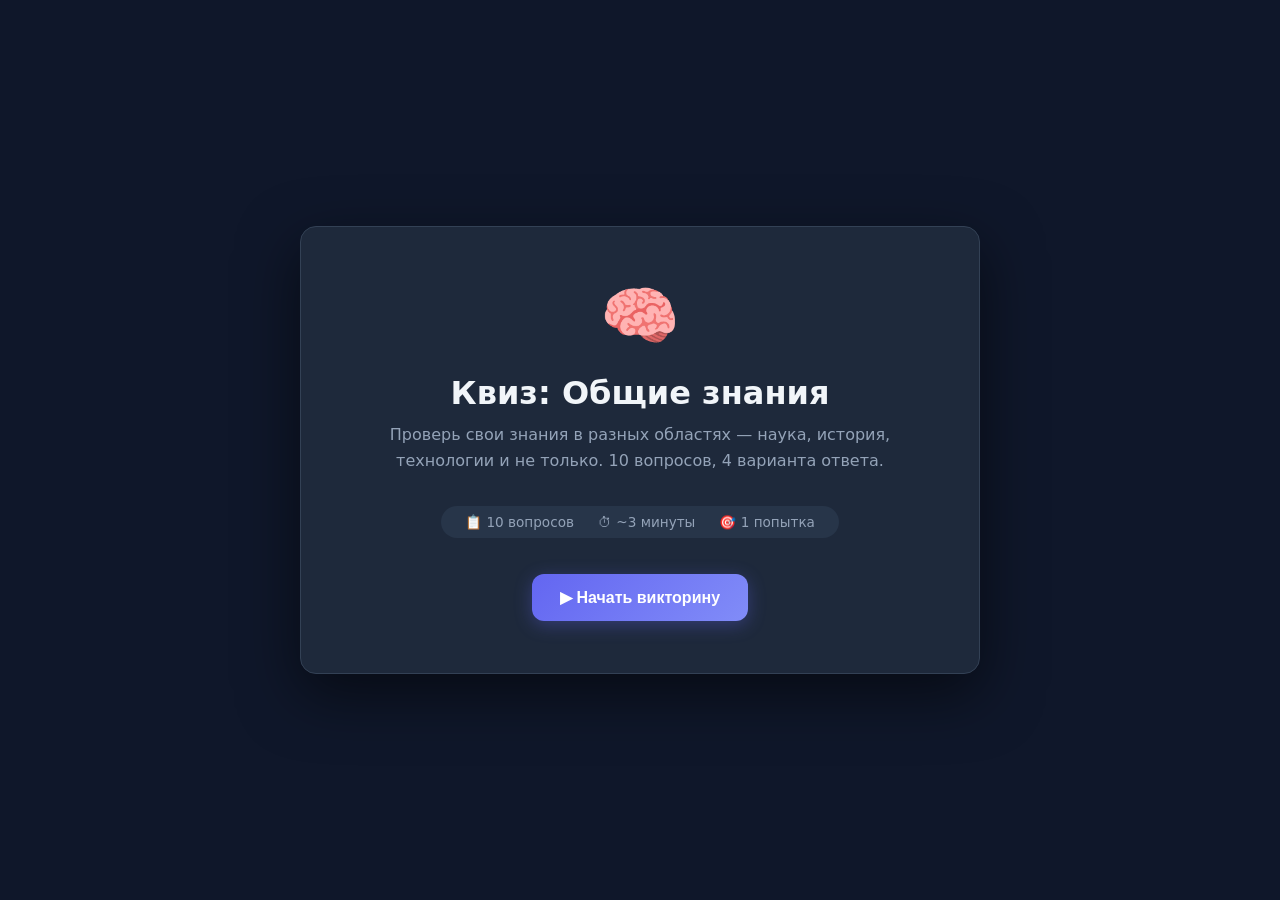
==== index.html @ 1c77b61b "Сайт" ====
<!DOCTYPE html>
<html lang="ru">
<head>
  <meta charset="UTF-8" />
  <meta name="viewport" content="width=device-width, initial-scale=1.0" />
  <title>Wow Quiz!</title>
  <style>
    *, *::before, *::after { box-sizing: border-box; margin: 0; padding: 0; }

    :root {
      --bg: #0f172a;
      --card: #1e293b;
      --card2: #273549;
      --accent: #6366f1;
      --accent2: #818cf8;
      --correct: #22c55e;
      --wrong: #ef4444;
      --text: #f1f5f9;
      --muted: #94a3b8;
      --border: #334155;
      --radius: 16px;
    }

    body {
      background: var(--bg);
      color: var(--text);
      font-family: 'Segoe UI', system-ui, sans-serif;
      min-height: 100vh;
      display: flex;
      align-items: center;
      justify-content: center;
      padding: 20px;
    }

    .container {
      width: 100%;
      max-width: 680px;
    }

    /* ── SCREENS ── */
    .screen { display: none; }
    .screen.active { display: block; animation: fadeIn .35s ease; }
    @keyframes fadeIn { from { opacity:0; transform:translateY(12px); } to { opacity:1; transform:none; } }

    /* ── START ── */
    .start-card {
      background: var(--card);
      border-radius: var(--radius);
      padding: 52px 40px;
      text-align: center;
      border: 1px solid var(--border);
      box-shadow: 0 20px 60px #0008;
    }
    .start-card .emoji { font-size: 64px; display: block; margin-bottom: 20px; }
    .start-card h1 { font-size: 2rem; font-weight: 700; margin-bottom: 10px; }
    .start-card p { color: var(--muted); font-size: 1rem; line-height: 1.6; margin-bottom: 32px; }
    .badge {
      display: inline-flex; gap: 24px; background: var(--card2);
      border-radius: 999px; padding: 8px 24px; margin-bottom: 36px;
      font-size: .85rem; color: var(--muted);
    }
    .badge span { display: flex; align-items: center; gap: 6px; }

    /* ── QUIZ ── */
    .progress-bar {
      height: 5px; background: var(--border); border-radius: 99px;
      margin-bottom: 28px; overflow: hidden;
    }
    .progress-fill {
      height: 100%; background: linear-gradient(90deg, var(--accent), var(--accent2));
      border-radius: 99px; transition: width .4s ease;
    }
    .meta { display: flex; justify-content: space-between; align-items: center; margin-bottom: 18px; }
    .q-counter { font-size: .82rem; color: var(--muted); font-weight: 600; letter-spacing: .5px; }
    .score-live {
      font-size: .82rem; color: var(--accent2); font-weight: 700;
      background: #6366f114; padding: 3px 10px; border-radius: 999px;
    }

    .question-card {
      background: var(--card); border-radius: var(--radius);
      padding: 36px 32px 28px; border: 1px solid var(--border);
      box-shadow: 0 8px 32px #0006;
    }
    .question-text {
      font-size: 1.2rem; font-weight: 600; line-height: 1.55;
      margin-bottom: 28px; min-height: 60px;
    }

    .options { display: flex; flex-direction: column; gap: 10px; }
    .option-btn {
      background: var(--card2); border: 2px solid var(--border);
      border-radius: 12px; padding: 14px 18px;
      color: var(--text); font-size: .98rem; font-weight: 500;
      cursor: pointer; text-align: left; transition: all .18s ease;
      display: flex; align-items: center; gap: 12px;
    }
    .option-btn:hover:not(:disabled) { border-color: var(--accent); background: #6366f115; transform: translateX(4px); }
    .option-btn .letter {
      width: 28px; height: 28px; border-radius: 8px;
      background: var(--border); display: flex; align-items: center;
      justify-content: center; font-weight: 700; font-size: .8rem;
      flex-shrink: 0; transition: background .18s;
    }
    .option-btn.correct { border-color: var(--correct); background: #22c55e18; }
    .option-btn.correct .letter { background: var(--correct); color: #fff; }
    .option-btn.wrong { border-color: var(--wrong); background: #ef444418; }
    .option-btn.wrong .letter { background: var(--wrong); color: #fff; }
    .option-btn:disabled { cursor: default; transform: none; }

    .next-row { display: flex; justify-content: flex-end; margin-top: 22px; }

    /* ── RESULT ── */
    .result-card {
      background: var(--card); border-radius: var(--radius);
      padding: 52px 40px; text-align: center;
      border: 1px solid var(--border); box-shadow: 0 20px 60px #0008;
    }
    .result-emoji { font-size: 72px; display: block; margin-bottom: 20px; }
    .result-card h2 { font-size: 1.8rem; font-weight: 700; margin-bottom: 8px; }
    .result-card .sub { color: var(--muted); margin-bottom: 32px; }

    .score-circle {
      width: 140px; height: 140px; border-radius: 50%;
      background: conic-gradient(var(--accent) var(--pct), var(--border) 0);
      display: flex; align-items: center; justify-content: center;
      margin: 0 auto 28px; position: relative;
    }
    .score-circle::before {
      content: ''; position: absolute; inset: 12px;
      border-radius: 50%; background: var(--card);
    }
    .score-inner { position: relative; z-index: 1; text-align: center; }
    .score-inner .num { font-size: 2rem; font-weight: 800; color: var(--accent2); }
    .score-inner .den { font-size: .9rem; color: var(--muted); }

    .result-stats {
      display: flex; gap: 12px; justify-content: center; margin-bottom: 36px; flex-wrap: wrap;
    }
    .stat-pill {
      background: var(--card2); border-radius: 999px;
      padding: 8px 18px; font-size: .85rem; border: 1px solid var(--border);
    }
    .stat-pill.green { border-color: var(--correct); color: var(--correct); }
    .stat-pill.red { border-color: var(--wrong); color: var(--wrong); }

    /* ── BUTTONS ── */
    .btn {
      display: inline-flex; align-items: center; gap: 8px;
      background: linear-gradient(135deg, var(--accent), var(--accent2));
      color: #fff; border: none; border-radius: 12px;
      padding: 14px 28px; font-size: 1rem; font-weight: 600;
      cursor: pointer; transition: opacity .18s, transform .18s;
      box-shadow: 0 4px 18px #6366f155;
    }
    .btn:hover { opacity: .9; transform: translateY(-1px); }
    .btn:active { transform: translateY(0); }
    .btn.secondary {
      background: var(--card2); box-shadow: none;
      border: 1px solid var(--border); color: var(--text);
    }
    .btn:disabled { opacity: .4; cursor: default; transform: none; }
  </style>
</head>
<body>
<div class="container">

  <!-- START SCREEN -->
  <div class="screen active" id="screen-start">
    <div class="start-card">
      <span class="emoji">🧠</span>
      <h1>Квиз: Общие знания</h1>
      <p>Проверь свои знания в разных областях — наука, история, технологии и не только. 10 вопросов, 4 варианта ответа.</p>
      <div class="badge">
        <span>📋 10 вопросов</span>
        <span>⏱ ~3 минуты</span>
        <span>🎯 1 попытка</span>
      </div>
      <br>
      <button class="btn" onclick="startQuiz()">▶ Начать викторину</button>
    </div>
  </div>

  <!-- QUIZ SCREEN -->
  <div class="screen" id="screen-quiz">
    <div class="progress-bar"><div class="progress-fill" id="progress"></div></div>
    <div class="meta">
      <span class="q-counter" id="q-counter">Вопрос 1 из 10</span>
      <span class="score-live" id="score-live">✓ 0</span>
    </div>
    <div class="question-card">
      <div class="question-text" id="question-text"></div>
      <div class="options" id="options"></div>
      <div class="next-row">
        <button class="btn" id="btn-next" onclick="nextQuestion()" disabled>Далее →</button>
      </div>
    </div>
  </div>

  <!-- RESULT SCREEN -->
  <div class="screen" id="screen-result">
    <div class="result-card">
      <span class="result-emoji" id="result-emoji">🏆</span>
      <h2 id="result-title">Отличный результат!</h2>
      <p class="sub" id="result-sub">Ты ответил правильно на большинство вопросов</p>
      <div class="score-circle" id="score-circle">
        <div class="score-inner">
          <div class="num" id="score-num">0</div>
          <div class="den" id="score-den">из 10</div>
        </div>
      </div>
      <div class="result-stats">
        <div class="stat-pill green" id="stat-correct">✓ 0 правильно</div>
        <div class="stat-pill red" id="stat-wrong">✗ 0 неправильно</div>
        <div class="stat-pill" id="stat-pct">0%</div>
      </div>
      <div style="display:flex;gap:12px;justify-content:center;flex-wrap:wrap">
        <button class="btn secondary" onclick="restartQuiz()">↺ Пройти снова</button>
        <button class="btn" onclick="showStart()">🏠 На главную</button>
      </div>
    </div>
  </div>

</div>

<script>
const QUESTIONS = [
  {
    q: "Какой элемент является наименьшей единицей живого организма?",
    opts: ["Атом", "Молекула", "Клетка", "Ядро"],
    correct: 2
  },
  {
    q: "В каком году был запущен первый искусственный спутник Земли?",
    opts: ["1945", "1957", "1961", "1969"],
    correct: 1
  },
  {
    q: "Что означает аббревиатура HTML?",
    opts: [
      "HyperText Markup Language",
      "HighText Machine Language",
      "Hyperlink and Text Markup Language",
      "Home Tool Markup Language"
    ],
    correct: 0
  },
  {
    q: "Столица Австралии — это:",
    opts: ["Сидней", "Мельбурн", "Брисбен", "Канберра"],
    correct: 3
  },
  {
    q: "Скорость света в вакууме составляет приблизительно:",
    opts: ["300 000 км/с", "150 000 км/с", "1 080 000 км/ч", "30 000 км/с"],
    correct: 0
  },
  {
    q: "Кто написал роман «Преступление и наказание»?",
    opts: ["Лев Толстой", "Антон Чехов", "Фёдор Достоевский", "Иван Тургенев"],
    correct: 2
  },
  {
    q: "Что такое CSS?",
    opts: [
      "Язык программирования для серверной части",
      "Язык описания внешнего вида веб-страниц",
      "База данных для веб-сайтов",
      "Протокол передачи данных"
    ],
    correct: 1
  },
  {
    q: "Символ какого элемента в таблице Менделеева — Au?",
    opts: ["Серебро", "Алюминий", "Аргон", "Золото"],
    correct: 3
  },
  {
    q: "Сколько битов содержит один байт?",
    opts: ["4", "16", "8", "32"],
    correct: 2
  },
  {
    q: "В каком году была основана компания Google?",
    opts: ["1994", "1996", "1998", "2001"],
    correct: 2
  }
];

const LETTERS = ['А', 'Б', 'В', 'Г'];

let current = 0;
let score = 0;
let answered = false;

function show(id) {
  document.querySelectorAll('.screen').forEach(s => s.classList.remove('active'));
  document.getElementById(id).classList.add('active');
}

function startQuiz() {
  current = 0; score = 0; answered = false;
  show('screen-quiz');
  renderQuestion();
}

function renderQuestion() {
  const q = QUESTIONS[current];
  answered = false;

  document.getElementById('q-counter').textContent = `Вопрос ${current + 1} из ${QUESTIONS.length}`;
  document.getElementById('score-live').textContent = `✓ ${score}`;
  document.getElementById('progress').style.width = `${(current / QUESTIONS.length) * 100}%`;
  document.getElementById('question-text').textContent = q.q;
  document.getElementById('btn-next').disabled = true;

  const container = document.getElementById('options');
  container.innerHTML = '';
  q.opts.forEach((opt, i) => {
    const btn = document.createElement('button');
    btn.className = 'option-btn';
    btn.innerHTML = `<span class="letter">${LETTERS[i]}</span>${opt}`;
    btn.onclick = () => selectAnswer(i);
    container.appendChild(btn);
  });
}

function selectAnswer(idx) {
  if (answered) return;
  answered = true;

  const q = QUESTIONS[current];
  const buttons = document.querySelectorAll('.option-btn');
  buttons.forEach(b => b.disabled = true);

  if (idx === q.correct) {
    buttons[idx].classList.add('correct');
    score++;
  } else {
    buttons[idx].classList.add('wrong');
    buttons[q.correct].classList.add('correct');
  }

  document.getElementById('score-live').textContent = `✓ ${score}`;
  document.getElementById('btn-next').disabled = false;
  document.getElementById('btn-next').textContent =
    current === QUESTIONS.length - 1 ? 'Результат 🎉' : 'Далее →';
}

function nextQuestion() {
  if (!answered) return;
  current++;
  if (current >= QUESTIONS.length) {
    showResult();
  } else {
    renderQuestion();
  }
}

function showResult() {
  const total = QUESTIONS.length;
  const pct = Math.round((score / total) * 100);

  document.getElementById('score-num').textContent = score;
  document.getElementById('score-den').textContent = `из ${total}`;
  document.getElementById('score-circle').style.setProperty('--pct', `${pct}%`);
  document.getElementById('stat-correct').textContent = `✓ ${score} правильно`;
  document.getElementById('stat-wrong').textContent = `✗ ${total - score} неправильно`;
  document.getElementById('stat-pct').textContent = `${pct}%`;

  let emoji, title, sub;
  if (pct === 100) { emoji = '🏆'; title = 'Идеально!'; sub = 'Все 10 вопросов — правильно. Блестяще!'; }
  else if (pct >= 80) { emoji = '🥇'; title = 'Отличный результат!'; sub = 'Ты хорошо знаешь материал. Так держать!'; }
  else if (pct >= 60) { emoji = '👍'; title = 'Хорошая работа!'; sub = 'Неплохо, но есть над чем поработать.'; }
  else if (pct >= 40) { emoji = '📚'; title = 'Неплохо!'; sub = 'Больше половины правильно — есть прогресс!'; }
  else { emoji = '💪'; title = 'Не сдавайся!'; sub = 'Попробуй ещё раз — у тебя всё получится!'; }

  document.getElementById('result-emoji').textContent = emoji;
  document.getElementById('result-title').textContent = title;
  document.getElementById('result-sub').textContent = sub;

  document.getElementById('progress').style.width = '100%';
  show('screen-result');
}

function restartQuiz() { startQuiz(); }
function showStart() { show('screen-start'); }
</script>
</body>
</html>
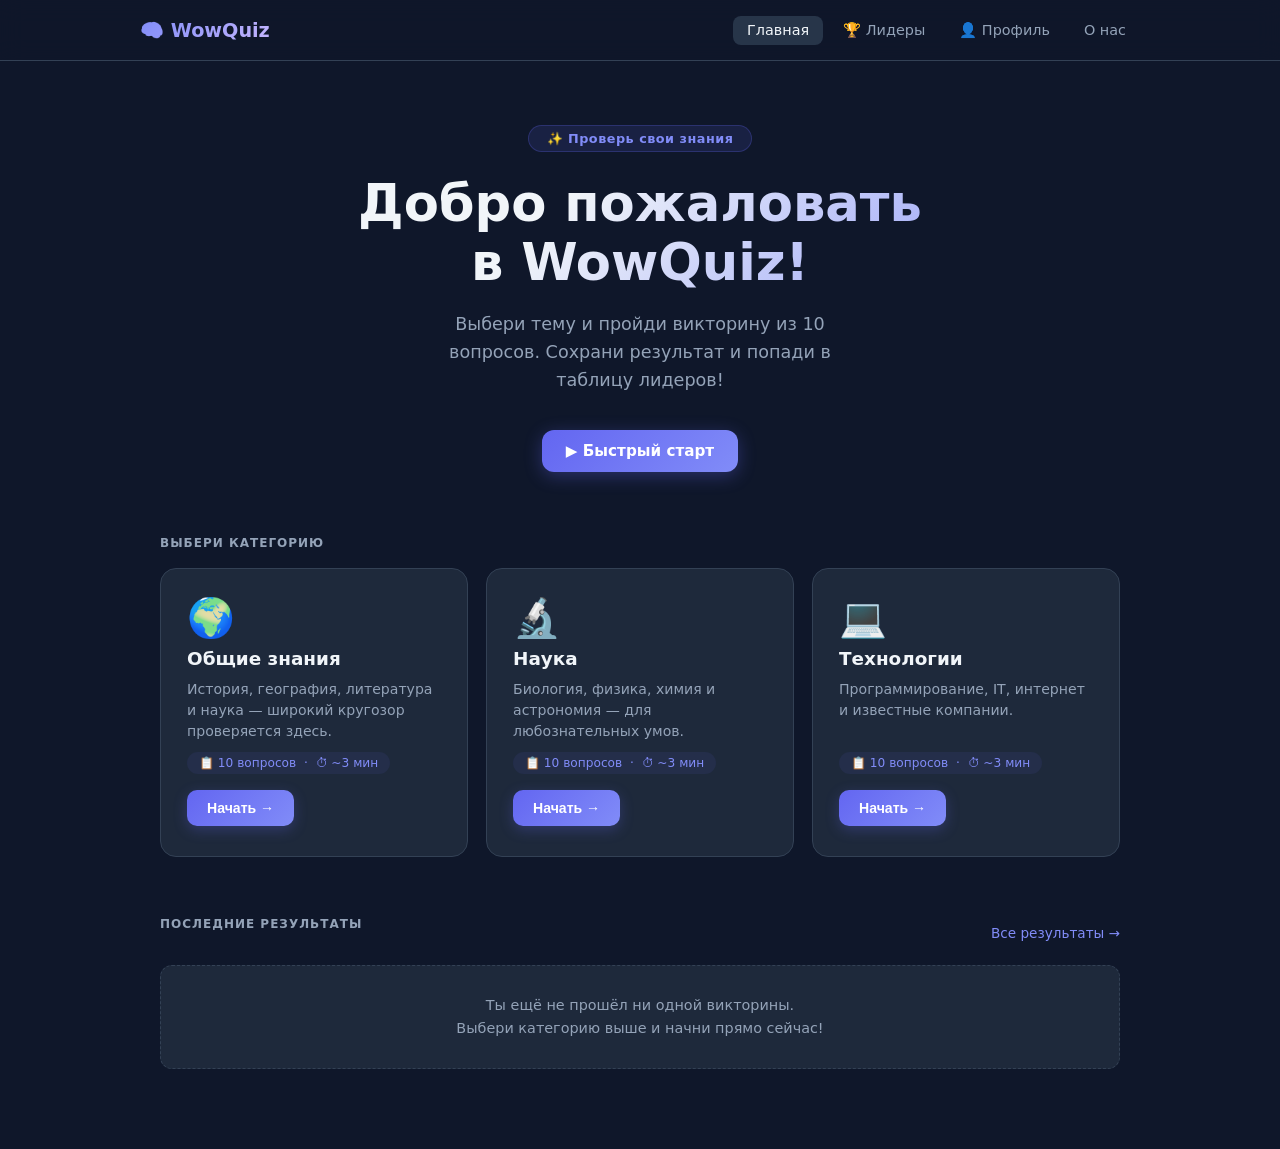
==== commit 54ff49ff: "Добавление новых страниц" ====
--- a/index.html
+++ b/index.html
@@ -3,7 +3,7 @@
 <head>
   <meta charset="UTF-8" />
   <meta name="viewport" content="width=device-width, initial-scale=1.0" />
-  <title>Wow Quiz!</title>
+  <title>WowQuiz — Главная</title>
   <style>
     *, *::before, *::after { box-sizing: border-box; margin: 0; padding: 0; }
 
@@ -26,365 +26,235 @@
       color: var(--text);
       font-family: 'Segoe UI', system-ui, sans-serif;
       min-height: 100vh;
-      display: flex;
-      align-items: center;
-      justify-content: center;
-      padding: 20px;
-    }
-
-    .container {
-      width: 100%;
-      max-width: 680px;
-    }
-
-    /* ── SCREENS ── */
-    .screen { display: none; }
-    .screen.active { display: block; animation: fadeIn .35s ease; }
-    @keyframes fadeIn { from { opacity:0; transform:translateY(12px); } to { opacity:1; transform:none; } }
-
-    /* ── START ── */
-    .start-card {
-      background: var(--card);
-      border-radius: var(--radius);
-      padding: 52px 40px;
-      text-align: center;
-      border: 1px solid var(--border);
-      box-shadow: 0 20px 60px #0008;
-    }
-    .start-card .emoji { font-size: 64px; display: block; margin-bottom: 20px; }
-    .start-card h1 { font-size: 2rem; font-weight: 700; margin-bottom: 10px; }
-    .start-card p { color: var(--muted); font-size: 1rem; line-height: 1.6; margin-bottom: 32px; }
-    .badge {
-      display: inline-flex; gap: 24px; background: var(--card2);
-      border-radius: 999px; padding: 8px 24px; margin-bottom: 36px;
-      font-size: .85rem; color: var(--muted);
-    }
-    .badge span { display: flex; align-items: center; gap: 6px; }
-
-    /* ── QUIZ ── */
-    .progress-bar {
-      height: 5px; background: var(--border); border-radius: 99px;
-      margin-bottom: 28px; overflow: hidden;
-    }
-    .progress-fill {
-      height: 100%; background: linear-gradient(90deg, var(--accent), var(--accent2));
-      border-radius: 99px; transition: width .4s ease;
-    }
-    .meta { display: flex; justify-content: space-between; align-items: center; margin-bottom: 18px; }
-    .q-counter { font-size: .82rem; color: var(--muted); font-weight: 600; letter-spacing: .5px; }
-    .score-live {
-      font-size: .82rem; color: var(--accent2); font-weight: 700;
-      background: #6366f114; padding: 3px 10px; border-radius: 999px;
-    }
-
-    .question-card {
-      background: var(--card); border-radius: var(--radius);
-      padding: 36px 32px 28px; border: 1px solid var(--border);
-      box-shadow: 0 8px 32px #0006;
-    }
-    .question-text {
-      font-size: 1.2rem; font-weight: 600; line-height: 1.55;
-      margin-bottom: 28px; min-height: 60px;
-    }
-
-    .options { display: flex; flex-direction: column; gap: 10px; }
-    .option-btn {
-      background: var(--card2); border: 2px solid var(--border);
-      border-radius: 12px; padding: 14px 18px;
-      color: var(--text); font-size: .98rem; font-weight: 500;
-      cursor: pointer; text-align: left; transition: all .18s ease;
-      display: flex; align-items: center; gap: 12px;
-    }
-    .option-btn:hover:not(:disabled) { border-color: var(--accent); background: #6366f115; transform: translateX(4px); }
-    .option-btn .letter {
-      width: 28px; height: 28px; border-radius: 8px;
-      background: var(--border); display: flex; align-items: center;
-      justify-content: center; font-weight: 700; font-size: .8rem;
-      flex-shrink: 0; transition: background .18s;
-    }
-    .option-btn.correct { border-color: var(--correct); background: #22c55e18; }
-    .option-btn.correct .letter { background: var(--correct); color: #fff; }
-    .option-btn.wrong { border-color: var(--wrong); background: #ef444418; }
-    .option-btn.wrong .letter { background: var(--wrong); color: #fff; }
-    .option-btn:disabled { cursor: default; transform: none; }
-
-    .next-row { display: flex; justify-content: flex-end; margin-top: 22px; }
-
-    /* ── RESULT ── */
-    .result-card {
-      background: var(--card); border-radius: var(--radius);
-      padding: 52px 40px; text-align: center;
-      border: 1px solid var(--border); box-shadow: 0 20px 60px #0008;
-    }
-    .result-emoji { font-size: 72px; display: block; margin-bottom: 20px; }
-    .result-card h2 { font-size: 1.8rem; font-weight: 700; margin-bottom: 8px; }
-    .result-card .sub { color: var(--muted); margin-bottom: 32px; }
-
-    .score-circle {
-      width: 140px; height: 140px; border-radius: 50%;
-      background: conic-gradient(var(--accent) var(--pct), var(--border) 0);
-      display: flex; align-items: center; justify-content: center;
-      margin: 0 auto 28px; position: relative;
-    }
-    .score-circle::before {
-      content: ''; position: absolute; inset: 12px;
-      border-radius: 50%; background: var(--card);
-    }
-    .score-inner { position: relative; z-index: 1; text-align: center; }
-    .score-inner .num { font-size: 2rem; font-weight: 800; color: var(--accent2); }
-    .score-inner .den { font-size: .9rem; color: var(--muted); }
-
-    .result-stats {
-      display: flex; gap: 12px; justify-content: center; margin-bottom: 36px; flex-wrap: wrap;
-    }
-    .stat-pill {
-      background: var(--card2); border-radius: 999px;
-      padding: 8px 18px; font-size: .85rem; border: 1px solid var(--border);
-    }
-    .stat-pill.green { border-color: var(--correct); color: var(--correct); }
-    .stat-pill.red { border-color: var(--wrong); color: var(--wrong); }
-
-    /* ── BUTTONS ── */
+    }
+
+    /* NAV */
+    .nav {
+      position: sticky; top: 0; z-index: 100;
+      background: #0f172aee;
+      backdrop-filter: blur(12px);
+      border-bottom: 1px solid var(--border);
+      padding: 0 20px;
+    }
+    .nav-inner {
+      max-width: 1000px; margin: 0 auto;
+      display: flex; align-items: center; justify-content: space-between;
+      height: 60px;
+    }
+    .nav-logo {
+      font-size: 1.2rem; font-weight: 800;
+      text-decoration: none;
+      background: linear-gradient(135deg, var(--accent2), #c4b5fd);
+      -webkit-background-clip: text; background-clip: text; -webkit-text-fill-color: transparent;
+    }
+    .nav-links { display: flex; gap: 6px; }
+    .nav-link {
+      color: var(--muted); text-decoration: none;
+      padding: 6px 14px; border-radius: 8px; font-size: .9rem;
+      transition: background .15s, color .15s;
+    }
+    .nav-link:hover, .nav-link.active { background: var(--card2); color: var(--text); }
+
+    /* MAIN */
+    .main {
+      max-width: 1000px; margin: 0 auto;
+      padding: 64px 20px 80px;
+    }
+
+    /* HERO */
+    .hero { text-align: center; margin-bottom: 64px; }
+    .hero-badge {
+      display: inline-block;
+      background: #6366f120; border: 1px solid #6366f140;
+      color: var(--accent2); border-radius: 999px;
+      padding: 5px 18px; font-size: .8rem; font-weight: 600;
+      margin-bottom: 22px; letter-spacing: .5px;
+    }
+    .hero h1 {
+      font-size: clamp(2rem, 5vw, 3.2rem);
+      font-weight: 800; line-height: 1.15; margin-bottom: 18px;
+      background: linear-gradient(135deg, #f1f5f9 40%, var(--accent2));
+      -webkit-background-clip: text; background-clip: text; -webkit-text-fill-color: transparent;
+    }
+    .hero p {
+      color: var(--muted); font-size: 1.1rem;
+      max-width: 460px; margin: 0 auto 36px;
+      line-height: 1.6;
+    }
+
+    /* CATEGORIES */
+    .section-label {
+      font-size: .75rem; font-weight: 700;
+      text-transform: uppercase; letter-spacing: 1px;
+      color: var(--muted); margin-bottom: 18px;
+    }
+    .categories {
+      display: grid;
+      grid-template-columns: repeat(auto-fit, minmax(280px, 1fr));
+      gap: 18px; margin-bottom: 60px;
+    }
+    .cat-card {
+      background: var(--card); border: 1px solid var(--border);
+      border-radius: var(--radius); padding: 30px 26px;
+      cursor: pointer;
+      transition: border-color .2s, transform .2s, box-shadow .2s;
+      display: flex; flex-direction: column; gap: 10px;
+      text-decoration: none; color: inherit;
+    }
+    .cat-card:hover {
+      border-color: var(--accent); transform: translateY(-4px);
+      box-shadow: 0 16px 48px #6366f11a;
+    }
+    .cat-emoji { font-size: 2.4rem; line-height: 1; }
+    .cat-card h3 { font-size: 1.15rem; font-weight: 700; }
+    .cat-card p { color: var(--muted); font-size: .88rem; line-height: 1.5; flex: 1; }
+    .cat-meta {
+      font-size: .76rem; color: var(--accent2);
+      background: #6366f115; border-radius: 999px;
+      padding: 4px 12px; align-self: flex-start;
+    }
+    .cat-start {
+      margin-top: 6px; align-self: flex-start;
+      display: inline-flex; align-items: center; gap: 6px;
+      background: linear-gradient(135deg, var(--accent), var(--accent2));
+      color: #fff; border: none; border-radius: 10px;
+      padding: 10px 20px; font-size: .88rem; font-weight: 600;
+      cursor: pointer; transition: opacity .15s, transform .15s;
+      box-shadow: 0 4px 14px #6366f145;
+    }
+    .cat-start:hover { opacity: .9; transform: translateY(-1px); }
+
+    /* RECENT */
+    .recent-grid {
+      display: grid;
+      grid-template-columns: repeat(auto-fill, minmax(190px, 1fr));
+      gap: 12px;
+    }
+    .recent-card {
+      background: var(--card); border: 1px solid var(--border);
+      border-radius: 12px; padding: 16px 18px;
+      transition: border-color .15s;
+    }
+    .recent-card:hover { border-color: var(--border); }
+    .recent-cat { font-size: .75rem; color: var(--accent2); margin-bottom: 6px; }
+    .recent-score { font-size: 1.5rem; font-weight: 800; }
+    .recent-score span { font-size: .82rem; font-weight: 400; color: var(--muted); }
+    .recent-pct {
+      display: inline-block; font-size: .75rem; font-weight: 700;
+      padding: 2px 8px; border-radius: 999px; margin-top: 6px;
+    }
+    .recent-pct.high { background: #22c55e1a; color: var(--correct); }
+    .recent-pct.mid { background: #f59e0b1a; color: #f59e0b; }
+    .recent-pct.low { background: #ef44441a; color: var(--wrong); }
+    .recent-date { font-size: .72rem; color: var(--muted); margin-top: 4px; }
+
+    .empty-recent {
+      color: var(--muted); font-size: .9rem;
+      background: var(--card); border: 1px dashed var(--border);
+      border-radius: 12px; padding: 28px 20px;
+      text-align: center; line-height: 1.6;
+    }
+
+    /* BTN */
     .btn {
       display: inline-flex; align-items: center; gap: 8px;
       background: linear-gradient(135deg, var(--accent), var(--accent2));
       color: #fff; border: none; border-radius: 12px;
-      padding: 14px 28px; font-size: 1rem; font-weight: 600;
+      padding: 12px 24px; font-size: .95rem; font-weight: 600;
       cursor: pointer; transition: opacity .18s, transform .18s;
-      box-shadow: 0 4px 18px #6366f155;
+      box-shadow: 0 4px 18px #6366f155; text-decoration: none;
     }
     .btn:hover { opacity: .9; transform: translateY(-1px); }
-    .btn:active { transform: translateY(0); }
-    .btn.secondary {
-      background: var(--card2); box-shadow: none;
-      border: 1px solid var(--border); color: var(--text);
-    }
-    .btn:disabled { opacity: .4; cursor: default; transform: none; }
+
+    .leaderboard-link {
+      display: flex; align-items: center; justify-content: space-between;
+      margin-top: 20px;
+    }
   </style>
 </head>
 <body>
-<div class="container">
-
-  <!-- START SCREEN -->
-  <div class="screen active" id="screen-start">
-    <div class="start-card">
-      <span class="emoji">🧠</span>
-      <h1>Квиз: Общие знания</h1>
-      <p>Проверь свои знания в разных областях — наука, история, технологии и не только. 10 вопросов, 4 варианта ответа.</p>
-      <div class="badge">
-        <span>📋 10 вопросов</span>
-        <span>⏱ ~3 минуты</span>
-        <span>🎯 1 попытка</span>
-      </div>
-      <br>
-      <button class="btn" onclick="startQuiz()">▶ Начать викторину</button>
+
+<nav class="nav">
+  <div class="nav-inner">
+    <a class="nav-logo" href="index.html">🧠 WowQuiz</a>
+    <div class="nav-links">
+      <a href="index.html" class="nav-link active">Главная</a>
+      <a href="leaderboard.html" class="nav-link">🏆 Лидеры</a>
+      <a href="profile.html" class="nav-link">👤 Профиль</a>
+      <a href="about.html" class="nav-link">О нас</a>
     </div>
   </div>
-
-  <!-- QUIZ SCREEN -->
-  <div class="screen" id="screen-quiz">
-    <div class="progress-bar"><div class="progress-fill" id="progress"></div></div>
-    <div class="meta">
-      <span class="q-counter" id="q-counter">Вопрос 1 из 10</span>
-      <span class="score-live" id="score-live">✓ 0</span>
-    </div>
-    <div class="question-card">
-      <div class="question-text" id="question-text"></div>
-      <div class="options" id="options"></div>
-      <div class="next-row">
-        <button class="btn" id="btn-next" onclick="nextQuestion()" disabled>Далее →</button>
-      </div>
-    </div>
-  </div>
-
-  <!-- RESULT SCREEN -->
-  <div class="screen" id="screen-result">
-    <div class="result-card">
-      <span class="result-emoji" id="result-emoji">🏆</span>
-      <h2 id="result-title">Отличный результат!</h2>
-      <p class="sub" id="result-sub">Ты ответил правильно на большинство вопросов</p>
-      <div class="score-circle" id="score-circle">
-        <div class="score-inner">
-          <div class="num" id="score-num">0</div>
-          <div class="den" id="score-den">из 10</div>
-        </div>
-      </div>
-      <div class="result-stats">
-        <div class="stat-pill green" id="stat-correct">✓ 0 правильно</div>
-        <div class="stat-pill red" id="stat-wrong">✗ 0 неправильно</div>
-        <div class="stat-pill" id="stat-pct">0%</div>
-      </div>
-      <div style="display:flex;gap:12px;justify-content:center;flex-wrap:wrap">
-        <button class="btn secondary" onclick="restartQuiz()">↺ Пройти снова</button>
-        <button class="btn" onclick="showStart()">🏠 На главную</button>
-      </div>
-    </div>
-  </div>
-
-</div>
+</nav>
+
+<main class="main">
+
+  <div class="hero">
+    <div class="hero-badge">✨ Проверь свои знания</div>
+    <h1>Добро пожаловать<br>в WowQuiz!</h1>
+    <p>Выбери тему и пройди викторину из 10 вопросов. Сохрани результат и попади в таблицу лидеров!</p>
+    <a class="btn" href="quiz.html?cat=general">▶ Быстрый старт</a>
+  </div>
+
+  <div class="section-label">Выбери категорию</div>
+  <div class="categories">
+
+    <a class="cat-card" href="quiz.html?cat=general">
+      <span class="cat-emoji">🌍</span>
+      <h3>Общие знания</h3>
+      <p>История, география, литература и наука — широкий кругозор проверяется здесь.</p>
+      <div class="cat-meta">📋 10 вопросов &nbsp;·&nbsp; ⏱ ~3 мин</div>
+      <button class="cat-start" onclick="event.preventDefault();location.href='quiz.html?cat=general'">Начать →</button>
+    </a>
+
+    <a class="cat-card" href="quiz.html?cat=science">
+      <span class="cat-emoji">🔬</span>
+      <h3>Наука</h3>
+      <p>Биология, физика, химия и астрономия — для любознательных умов.</p>
+      <div class="cat-meta">📋 10 вопросов &nbsp;·&nbsp; ⏱ ~3 мин</div>
+      <button class="cat-start" onclick="event.preventDefault();location.href='quiz.html?cat=science'">Начать →</button>
+    </a>
+
+    <a class="cat-card" href="quiz.html?cat=tech">
+      <span class="cat-emoji">💻</span>
+      <h3>Технологии</h3>
+      <p>Программирование, IT, интернет и известные компании.</p>
+      <div class="cat-meta">📋 10 вопросов &nbsp;·&nbsp; ⏱ ~3 мин</div>
+      <button class="cat-start" onclick="event.preventDefault();location.href='quiz.html?cat=tech'">Начать →</button>
+    </a>
+
+  </div>
+
+  <div class="leaderboard-link">
+    <div class="section-label">Последние результаты</div>
+    <a href="leaderboard.html" style="font-size:.85rem;color:var(--accent2);text-decoration:none;">Все результаты →</a>
+  </div>
+  <div id="recent-container" style="margin-top:16px"></div>
+
+</main>
 
 <script>
-const QUESTIONS = [
-  {
-    q: "Какой элемент является наименьшей единицей живого организма?",
-    opts: ["Атом", "Молекула", "Клетка", "Ядро"],
-    correct: 2
-  },
-  {
-    q: "В каком году был запущен первый искусственный спутник Земли?",
-    opts: ["1945", "1957", "1961", "1969"],
-    correct: 1
-  },
-  {
-    q: "Что означает аббревиатура HTML?",
-    opts: [
-      "HyperText Markup Language",
-      "HighText Machine Language",
-      "Hyperlink and Text Markup Language",
-      "Home Tool Markup Language"
-    ],
-    correct: 0
-  },
-  {
-    q: "Столица Австралии — это:",
-    opts: ["Сидней", "Мельбурн", "Брисбен", "Канберра"],
-    correct: 3
-  },
-  {
-    q: "Скорость света в вакууме составляет приблизительно:",
-    opts: ["300 000 км/с", "150 000 км/с", "1 080 000 км/ч", "30 000 км/с"],
-    correct: 0
-  },
-  {
-    q: "Кто написал роман «Преступление и наказание»?",
-    opts: ["Лев Толстой", "Антон Чехов", "Фёдор Достоевский", "Иван Тургенев"],
-    correct: 2
-  },
-  {
-    q: "Что такое CSS?",
-    opts: [
-      "Язык программирования для серверной части",
-      "Язык описания внешнего вида веб-страниц",
-      "База данных для веб-сайтов",
-      "Протокол передачи данных"
-    ],
-    correct: 1
-  },
-  {
-    q: "Символ какого элемента в таблице Менделеева — Au?",
-    opts: ["Серебро", "Алюминий", "Аргон", "Золото"],
-    correct: 3
-  },
-  {
-    q: "Сколько битов содержит один байт?",
-    opts: ["4", "16", "8", "32"],
-    correct: 2
-  },
-  {
-    q: "В каком году была основана компания Google?",
-    opts: ["1994", "1996", "1998", "2001"],
-    correct: 2
-  }
-];
-
-const LETTERS = ['А', 'Б', 'В', 'Г'];
-
-let current = 0;
-let score = 0;
-let answered = false;
-
-function show(id) {
-  document.querySelectorAll('.screen').forEach(s => s.classList.remove('active'));
-  document.getElementById(id).classList.add('active');
-}
-
-function startQuiz() {
-  current = 0; score = 0; answered = false;
-  show('screen-quiz');
-  renderQuestion();
-}
-
-function renderQuestion() {
-  const q = QUESTIONS[current];
-  answered = false;
-
-  document.getElementById('q-counter').textContent = `Вопрос ${current + 1} из ${QUESTIONS.length}`;
-  document.getElementById('score-live').textContent = `✓ ${score}`;
-  document.getElementById('progress').style.width = `${(current / QUESTIONS.length) * 100}%`;
-  document.getElementById('question-text').textContent = q.q;
-  document.getElementById('btn-next').disabled = true;
-
-  const container = document.getElementById('options');
-  container.innerHTML = '';
-  q.opts.forEach((opt, i) => {
-    const btn = document.createElement('button');
-    btn.className = 'option-btn';
-    btn.innerHTML = `<span class="letter">${LETTERS[i]}</span>${opt}`;
-    btn.onclick = () => selectAnswer(i);
-    container.appendChild(btn);
-  });
-}
-
-function selectAnswer(idx) {
-  if (answered) return;
-  answered = true;
-
-  const q = QUESTIONS[current];
-  const buttons = document.querySelectorAll('.option-btn');
-  buttons.forEach(b => b.disabled = true);
-
-  if (idx === q.correct) {
-    buttons[idx].classList.add('correct');
-    score++;
-  } else {
-    buttons[idx].classList.add('wrong');
-    buttons[q.correct].classList.add('correct');
-  }
-
-  document.getElementById('score-live').textContent = `✓ ${score}`;
-  document.getElementById('btn-next').disabled = false;
-  document.getElementById('btn-next').textContent =
-    current === QUESTIONS.length - 1 ? 'Результат 🎉' : 'Далее →';
-}
-
-function nextQuestion() {
-  if (!answered) return;
-  current++;
-  if (current >= QUESTIONS.length) {
-    showResult();
-  } else {
-    renderQuestion();
-  }
-}
-
-function showResult() {
-  const total = QUESTIONS.length;
-  const pct = Math.round((score / total) * 100);
-
-  document.getElementById('score-num').textContent = score;
-  document.getElementById('score-den').textContent = `из ${total}`;
-  document.getElementById('score-circle').style.setProperty('--pct', `${pct}%`);
-  document.getElementById('stat-correct').textContent = `✓ ${score} правильно`;
-  document.getElementById('stat-wrong').textContent = `✗ ${total - score} неправильно`;
-  document.getElementById('stat-pct').textContent = `${pct}%`;
-
-  let emoji, title, sub;
-  if (pct === 100) { emoji = '🏆'; title = 'Идеально!'; sub = 'Все 10 вопросов — правильно. Блестяще!'; }
-  else if (pct >= 80) { emoji = '🥇'; title = 'Отличный результат!'; sub = 'Ты хорошо знаешь материал. Так держать!'; }
-  else if (pct >= 60) { emoji = '👍'; title = 'Хорошая работа!'; sub = 'Неплохо, но есть над чем поработать.'; }
-  else if (pct >= 40) { emoji = '📚'; title = 'Неплохо!'; sub = 'Больше половины правильно — есть прогресс!'; }
-  else { emoji = '💪'; title = 'Не сдавайся!'; sub = 'Попробуй ещё раз — у тебя всё получится!'; }
-
-  document.getElementById('result-emoji').textContent = emoji;
-  document.getElementById('result-title').textContent = title;
-  document.getElementById('result-sub').textContent = sub;
-
-  document.getElementById('progress').style.width = '100%';
-  show('screen-result');
-}
-
-function restartQuiz() { startQuiz(); }
-function showStart() { show('screen-start'); }
+  (function renderRecent() {
+    const results = JSON.parse(localStorage.getItem('wowquiz_results') || '[]');
+    const container = document.getElementById('recent-container');
+    if (!results.length) {
+      container.innerHTML = '<div class="empty-recent">Ты ещё не прошёл ни одной викторины.<br>Выбери категорию выше и начни прямо сейчас!</div>';
+      return;
+    }
+    const last6 = results.slice(-6).reverse();
+    container.innerHTML = '<div class="recent-grid">' +
+      last6.map(r => {
+        const pctClass = r.pct >= 70 ? 'high' : r.pct >= 40 ? 'mid' : 'low';
+        const date = new Date(r.date).toLocaleDateString('ru', { day: '2-digit', month: '2-digit', year: '2-digit' });
+        return `<div class="recent-card">
+          <div class="recent-cat">${r.catName}</div>
+          <div class="recent-score">${r.score} <span>из ${r.total}</span></div>
+          <div class="recent-pct ${pctClass}">${r.pct}%</div>
+          <div class="recent-date">${date}</div>
+        </div>`;
+      }).join('') +
+      '</div>';
+  })();
 </script>
+
 </body>
-</html>+</html>
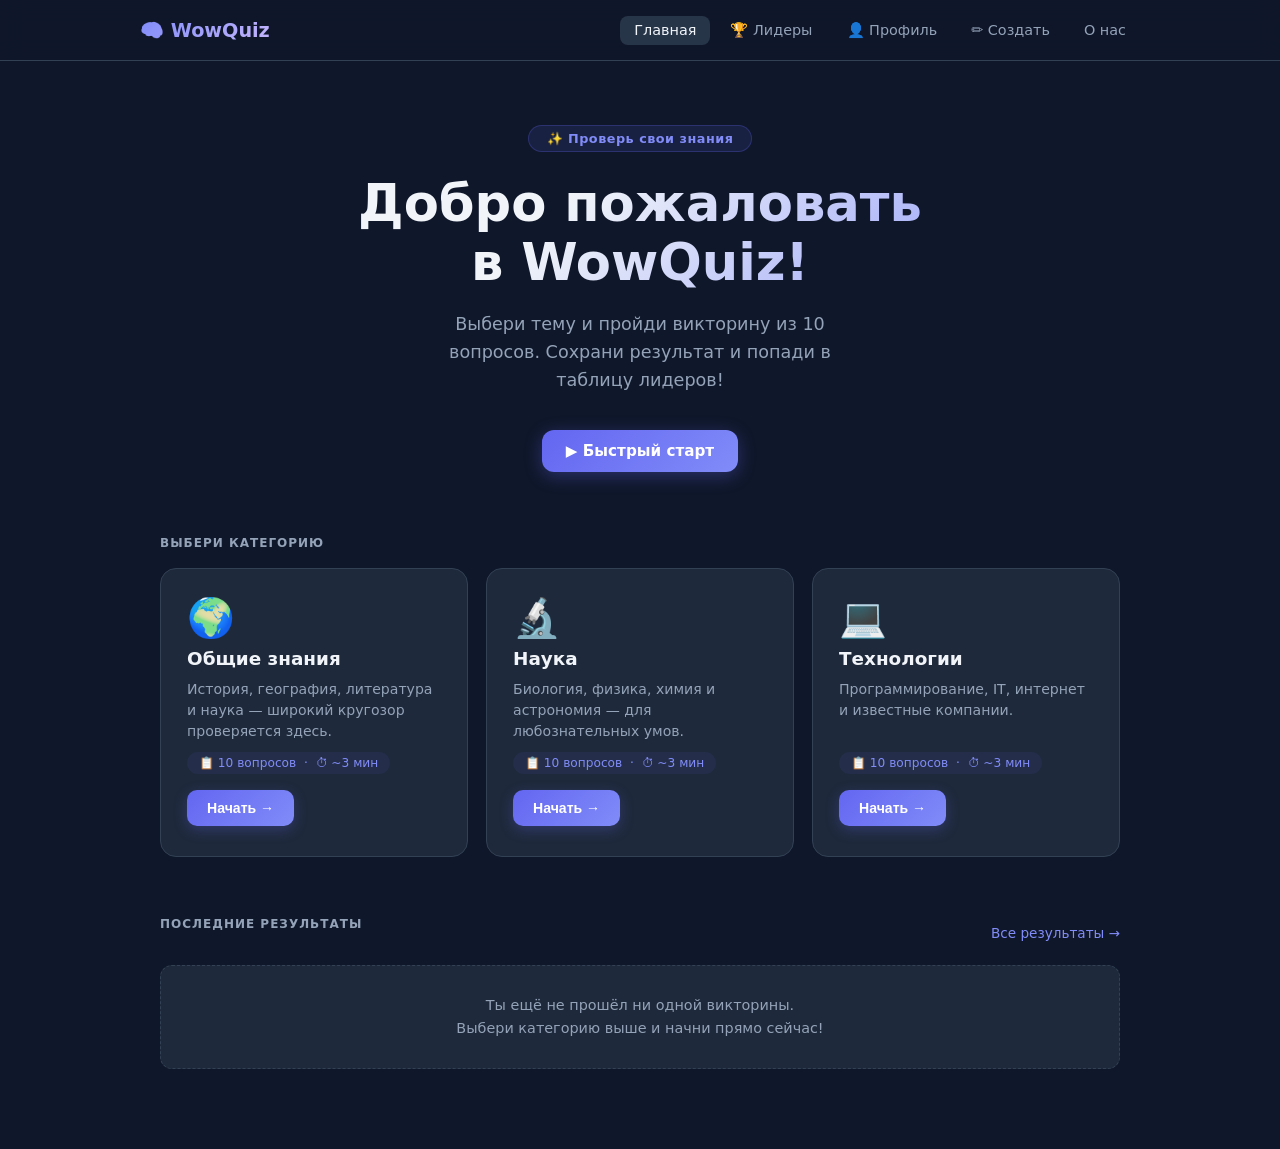
==== commit e2046936: "- Новая страница creator.html: форма создания собственных тестов с   названием, динамическим списком" ====
--- a/index.html
+++ b/index.html
@@ -181,6 +181,7 @@
       <a href="index.html" class="nav-link active">Главная</a>
       <a href="leaderboard.html" class="nav-link">🏆 Лидеры</a>
       <a href="profile.html" class="nav-link">👤 Профиль</a>
+      <a href="creator.html" class="nav-link">✏️ Создать</a>
       <a href="about.html" class="nav-link">О нас</a>
     </div>
   </div>
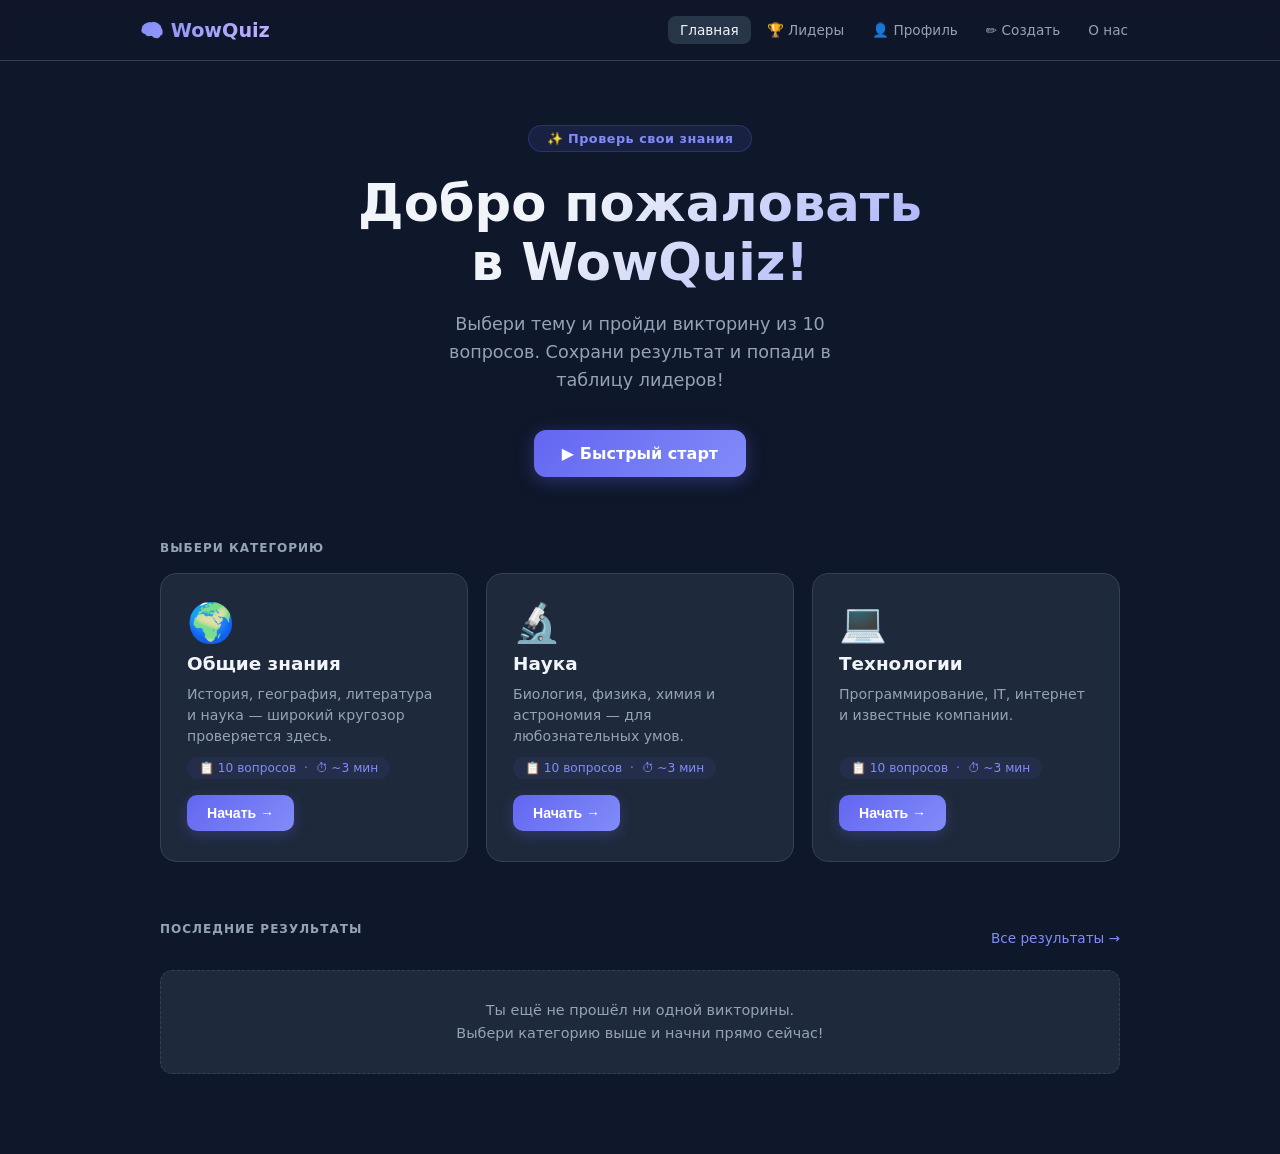
==== commit af973182: "Настройка структуры проекта" ====
--- a/index.html
+++ b/index.html
@@ -4,173 +4,8 @@
   <meta charset="UTF-8" />
   <meta name="viewport" content="width=device-width, initial-scale=1.0" />
   <title>WowQuiz — Главная</title>
-  <style>
-    *, *::before, *::after { box-sizing: border-box; margin: 0; padding: 0; }
-
-    :root {
-      --bg: #0f172a;
-      --card: #1e293b;
-      --card2: #273549;
-      --accent: #6366f1;
-      --accent2: #818cf8;
-      --correct: #22c55e;
-      --wrong: #ef4444;
-      --text: #f1f5f9;
-      --muted: #94a3b8;
-      --border: #334155;
-      --radius: 16px;
-    }
-
-    body {
-      background: var(--bg);
-      color: var(--text);
-      font-family: 'Segoe UI', system-ui, sans-serif;
-      min-height: 100vh;
-    }
-
-    /* NAV */
-    .nav {
-      position: sticky; top: 0; z-index: 100;
-      background: #0f172aee;
-      backdrop-filter: blur(12px);
-      border-bottom: 1px solid var(--border);
-      padding: 0 20px;
-    }
-    .nav-inner {
-      max-width: 1000px; margin: 0 auto;
-      display: flex; align-items: center; justify-content: space-between;
-      height: 60px;
-    }
-    .nav-logo {
-      font-size: 1.2rem; font-weight: 800;
-      text-decoration: none;
-      background: linear-gradient(135deg, var(--accent2), #c4b5fd);
-      -webkit-background-clip: text; background-clip: text; -webkit-text-fill-color: transparent;
-    }
-    .nav-links { display: flex; gap: 6px; }
-    .nav-link {
-      color: var(--muted); text-decoration: none;
-      padding: 6px 14px; border-radius: 8px; font-size: .9rem;
-      transition: background .15s, color .15s;
-    }
-    .nav-link:hover, .nav-link.active { background: var(--card2); color: var(--text); }
-
-    /* MAIN */
-    .main {
-      max-width: 1000px; margin: 0 auto;
-      padding: 64px 20px 80px;
-    }
-
-    /* HERO */
-    .hero { text-align: center; margin-bottom: 64px; }
-    .hero-badge {
-      display: inline-block;
-      background: #6366f120; border: 1px solid #6366f140;
-      color: var(--accent2); border-radius: 999px;
-      padding: 5px 18px; font-size: .8rem; font-weight: 600;
-      margin-bottom: 22px; letter-spacing: .5px;
-    }
-    .hero h1 {
-      font-size: clamp(2rem, 5vw, 3.2rem);
-      font-weight: 800; line-height: 1.15; margin-bottom: 18px;
-      background: linear-gradient(135deg, #f1f5f9 40%, var(--accent2));
-      -webkit-background-clip: text; background-clip: text; -webkit-text-fill-color: transparent;
-    }
-    .hero p {
-      color: var(--muted); font-size: 1.1rem;
-      max-width: 460px; margin: 0 auto 36px;
-      line-height: 1.6;
-    }
-
-    /* CATEGORIES */
-    .section-label {
-      font-size: .75rem; font-weight: 700;
-      text-transform: uppercase; letter-spacing: 1px;
-      color: var(--muted); margin-bottom: 18px;
-    }
-    .categories {
-      display: grid;
-      grid-template-columns: repeat(auto-fit, minmax(280px, 1fr));
-      gap: 18px; margin-bottom: 60px;
-    }
-    .cat-card {
-      background: var(--card); border: 1px solid var(--border);
-      border-radius: var(--radius); padding: 30px 26px;
-      cursor: pointer;
-      transition: border-color .2s, transform .2s, box-shadow .2s;
-      display: flex; flex-direction: column; gap: 10px;
-      text-decoration: none; color: inherit;
-    }
-    .cat-card:hover {
-      border-color: var(--accent); transform: translateY(-4px);
-      box-shadow: 0 16px 48px #6366f11a;
-    }
-    .cat-emoji { font-size: 2.4rem; line-height: 1; }
-    .cat-card h3 { font-size: 1.15rem; font-weight: 700; }
-    .cat-card p { color: var(--muted); font-size: .88rem; line-height: 1.5; flex: 1; }
-    .cat-meta {
-      font-size: .76rem; color: var(--accent2);
-      background: #6366f115; border-radius: 999px;
-      padding: 4px 12px; align-self: flex-start;
-    }
-    .cat-start {
-      margin-top: 6px; align-self: flex-start;
-      display: inline-flex; align-items: center; gap: 6px;
-      background: linear-gradient(135deg, var(--accent), var(--accent2));
-      color: #fff; border: none; border-radius: 10px;
-      padding: 10px 20px; font-size: .88rem; font-weight: 600;
-      cursor: pointer; transition: opacity .15s, transform .15s;
-      box-shadow: 0 4px 14px #6366f145;
-    }
-    .cat-start:hover { opacity: .9; transform: translateY(-1px); }
-
-    /* RECENT */
-    .recent-grid {
-      display: grid;
-      grid-template-columns: repeat(auto-fill, minmax(190px, 1fr));
-      gap: 12px;
-    }
-    .recent-card {
-      background: var(--card); border: 1px solid var(--border);
-      border-radius: 12px; padding: 16px 18px;
-      transition: border-color .15s;
-    }
-    .recent-card:hover { border-color: var(--border); }
-    .recent-cat { font-size: .75rem; color: var(--accent2); margin-bottom: 6px; }
-    .recent-score { font-size: 1.5rem; font-weight: 800; }
-    .recent-score span { font-size: .82rem; font-weight: 400; color: var(--muted); }
-    .recent-pct {
-      display: inline-block; font-size: .75rem; font-weight: 700;
-      padding: 2px 8px; border-radius: 999px; margin-top: 6px;
-    }
-    .recent-pct.high { background: #22c55e1a; color: var(--correct); }
-    .recent-pct.mid { background: #f59e0b1a; color: #f59e0b; }
-    .recent-pct.low { background: #ef44441a; color: var(--wrong); }
-    .recent-date { font-size: .72rem; color: var(--muted); margin-top: 4px; }
-
-    .empty-recent {
-      color: var(--muted); font-size: .9rem;
-      background: var(--card); border: 1px dashed var(--border);
-      border-radius: 12px; padding: 28px 20px;
-      text-align: center; line-height: 1.6;
-    }
-
-    /* BTN */
-    .btn {
-      display: inline-flex; align-items: center; gap: 8px;
-      background: linear-gradient(135deg, var(--accent), var(--accent2));
-      color: #fff; border: none; border-radius: 12px;
-      padding: 12px 24px; font-size: .95rem; font-weight: 600;
-      cursor: pointer; transition: opacity .18s, transform .18s;
-      box-shadow: 0 4px 18px #6366f155; text-decoration: none;
-    }
-    .btn:hover { opacity: .9; transform: translateY(-1px); }
-
-    .leaderboard-link {
-      display: flex; align-items: center; justify-content: space-between;
-      margin-top: 20px;
-    }
-  </style>
+  <link rel="stylesheet" href="css/base.css" />
+  <link rel="stylesheet" href="css/index.css" />
 </head>
 <body>
 
@@ -179,10 +14,10 @@
     <a class="nav-logo" href="index.html">🧠 WowQuiz</a>
     <div class="nav-links">
       <a href="index.html" class="nav-link active">Главная</a>
-      <a href="leaderboard.html" class="nav-link">🏆 Лидеры</a>
-      <a href="profile.html" class="nav-link">👤 Профиль</a>
-      <a href="creator.html" class="nav-link">✏️ Создать</a>
-      <a href="about.html" class="nav-link">О нас</a>
+      <a href="pages/leaderboard.html" class="nav-link">🏆 Лидеры</a>
+      <a href="pages/profile.html" class="nav-link">👤 Профиль</a>
+      <a href="pages/creator.html" class="nav-link">✏️ Создать</a>
+      <a href="pages/about.html" class="nav-link">О нас</a>
     </div>
   </div>
 </nav>
@@ -193,69 +28,47 @@
     <div class="hero-badge">✨ Проверь свои знания</div>
     <h1>Добро пожаловать<br>в WowQuiz!</h1>
     <p>Выбери тему и пройди викторину из 10 вопросов. Сохрани результат и попади в таблицу лидеров!</p>
-    <a class="btn" href="quiz.html?cat=general">▶ Быстрый старт</a>
+    <a class="btn" href="pages/quiz.html?cat=general">▶ Быстрый старт</a>
   </div>
 
   <div class="section-label">Выбери категорию</div>
   <div class="categories">
 
-    <a class="cat-card" href="quiz.html?cat=general">
+    <a class="cat-card" href="pages/quiz.html?cat=general">
       <span class="cat-emoji">🌍</span>
       <h3>Общие знания</h3>
       <p>История, география, литература и наука — широкий кругозор проверяется здесь.</p>
       <div class="cat-meta">📋 10 вопросов &nbsp;·&nbsp; ⏱ ~3 мин</div>
-      <button class="cat-start" onclick="event.preventDefault();location.href='quiz.html?cat=general'">Начать →</button>
+      <button class="cat-start" onclick="event.preventDefault();location.href='pages/quiz.html?cat=general'">Начать →</button>
     </a>
 
-    <a class="cat-card" href="quiz.html?cat=science">
+    <a class="cat-card" href="pages/quiz.html?cat=science">
       <span class="cat-emoji">🔬</span>
       <h3>Наука</h3>
       <p>Биология, физика, химия и астрономия — для любознательных умов.</p>
       <div class="cat-meta">📋 10 вопросов &nbsp;·&nbsp; ⏱ ~3 мин</div>
-      <button class="cat-start" onclick="event.preventDefault();location.href='quiz.html?cat=science'">Начать →</button>
+      <button class="cat-start" onclick="event.preventDefault();location.href='pages/quiz.html?cat=science'">Начать →</button>
     </a>
 
-    <a class="cat-card" href="quiz.html?cat=tech">
+    <a class="cat-card" href="pages/quiz.html?cat=tech">
       <span class="cat-emoji">💻</span>
       <h3>Технологии</h3>
       <p>Программирование, IT, интернет и известные компании.</p>
       <div class="cat-meta">📋 10 вопросов &nbsp;·&nbsp; ⏱ ~3 мин</div>
-      <button class="cat-start" onclick="event.preventDefault();location.href='quiz.html?cat=tech'">Начать →</button>
+      <button class="cat-start" onclick="event.preventDefault();location.href='pages/quiz.html?cat=tech'">Начать →</button>
     </a>
 
   </div>
 
   <div class="leaderboard-link">
     <div class="section-label">Последние результаты</div>
-    <a href="leaderboard.html" style="font-size:.85rem;color:var(--accent2);text-decoration:none;">Все результаты →</a>
+    <a href="pages/leaderboard.html" style="font-size:.85rem;color:var(--accent2);text-decoration:none;">Все результаты →</a>
   </div>
   <div id="recent-container" style="margin-top:16px"></div>
 
 </main>
 
-<script>
-  (function renderRecent() {
-    const results = JSON.parse(localStorage.getItem('wowquiz_results') || '[]');
-    const container = document.getElementById('recent-container');
-    if (!results.length) {
-      container.innerHTML = '<div class="empty-recent">Ты ещё не прошёл ни одной викторины.<br>Выбери категорию выше и начни прямо сейчас!</div>';
-      return;
-    }
-    const last6 = results.slice(-6).reverse();
-    container.innerHTML = '<div class="recent-grid">' +
-      last6.map(r => {
-        const pctClass = r.pct >= 70 ? 'high' : r.pct >= 40 ? 'mid' : 'low';
-        const date = new Date(r.date).toLocaleDateString('ru', { day: '2-digit', month: '2-digit', year: '2-digit' });
-        return `<div class="recent-card">
-          <div class="recent-cat">${r.catName}</div>
-          <div class="recent-score">${r.score} <span>из ${r.total}</span></div>
-          <div class="recent-pct ${pctClass}">${r.pct}%</div>
-          <div class="recent-date">${date}</div>
-        </div>`;
-      }).join('') +
-      '</div>';
-  })();
-</script>
-
+<script src="js/storage.js"></script>
+<script src="js/index.js"></script>
 </body>
 </html>
--- a/css/base.css
+++ b/css/base.css
@@ -0,0 +1,68 @@
+*, *::before, *::after { box-sizing: border-box; margin: 0; padding: 0; }
+
+:root {
+  --bg: #0f172a;
+  --card: #1e293b;
+  --card2: #273549;
+  --accent: #6366f1;
+  --accent2: #818cf8;
+  --correct: #22c55e;
+  --wrong: #ef4444;
+  --text: #f1f5f9;
+  --muted: #94a3b8;
+  --border: #334155;
+  --radius: 16px;
+}
+
+body {
+  background: var(--bg);
+  color: var(--text);
+  font-family: 'Segoe UI', system-ui, sans-serif;
+  min-height: 100vh;
+}
+
+/* NAV */
+.nav {
+  position: sticky; top: 0; z-index: 100;
+  background: #0f172aee; backdrop-filter: blur(12px);
+  border-bottom: 1px solid var(--border); padding: 0 20px;
+}
+.nav-inner {
+  max-width: 1000px; margin: 0 auto;
+  display: flex; align-items: center; justify-content: space-between;
+  height: 60px;
+}
+.nav-logo {
+  font-size: 1.2rem; font-weight: 800; text-decoration: none;
+  background: linear-gradient(135deg, var(--accent2), #c4b5fd);
+  -webkit-background-clip: text; background-clip: text; -webkit-text-fill-color: transparent;
+}
+.nav-links { display: flex; gap: 4px; flex-wrap: wrap; }
+.nav-link {
+  color: var(--muted); text-decoration: none;
+  padding: 6px 12px; border-radius: 8px; font-size: .85rem;
+  transition: background .15s, color .15s; white-space: nowrap;
+}
+.nav-link:hover, .nav-link.active { background: var(--card2); color: var(--text); }
+
+/* BUTTONS */
+.btn {
+  display: inline-flex; align-items: center; gap: 8px;
+  background: linear-gradient(135deg, var(--accent), var(--accent2));
+  color: #fff; border: none; border-radius: 12px;
+  padding: 14px 28px; font-size: 1rem; font-weight: 600;
+  cursor: pointer; transition: opacity .18s, transform .18s;
+  box-shadow: 0 4px 18px #6366f155; text-decoration: none;
+}
+.btn:hover { opacity: .9; transform: translateY(-1px); }
+.btn:active { transform: translateY(0); }
+.btn.secondary {
+  background: var(--card2); box-shadow: none;
+  border: 1px solid var(--border); color: var(--text);
+}
+.btn.sm { font-size: .82rem; padding: 8px 16px; }
+.btn.danger {
+  background: linear-gradient(135deg, #ef4444, #f87171);
+  box-shadow: 0 4px 14px #ef444430;
+}
+.btn:disabled { opacity: .4; cursor: default; transform: none; }
--- a/css/index.css
+++ b/css/index.css
@@ -0,0 +1,100 @@
+.main {
+  max-width: 1000px; margin: 0 auto;
+  padding: 64px 20px 80px;
+}
+
+/* HERO */
+.hero { text-align: center; margin-bottom: 64px; }
+.hero-badge {
+  display: inline-block;
+  background: #6366f120; border: 1px solid #6366f140;
+  color: var(--accent2); border-radius: 999px;
+  padding: 5px 18px; font-size: .8rem; font-weight: 600;
+  margin-bottom: 22px; letter-spacing: .5px;
+}
+.hero h1 {
+  font-size: clamp(2rem, 5vw, 3.2rem);
+  font-weight: 800; line-height: 1.15; margin-bottom: 18px;
+  background: linear-gradient(135deg, #f1f5f9 40%, var(--accent2));
+  -webkit-background-clip: text; background-clip: text; -webkit-text-fill-color: transparent;
+}
+.hero p {
+  color: var(--muted); font-size: 1.1rem;
+  max-width: 460px; margin: 0 auto 36px; line-height: 1.6;
+}
+
+/* CATEGORIES */
+.section-label {
+  font-size: .75rem; font-weight: 700;
+  text-transform: uppercase; letter-spacing: 1px;
+  color: var(--muted); margin-bottom: 18px;
+}
+.categories {
+  display: grid;
+  grid-template-columns: repeat(auto-fit, minmax(280px, 1fr));
+  gap: 18px; margin-bottom: 60px;
+}
+.cat-card {
+  background: var(--card); border: 1px solid var(--border);
+  border-radius: var(--radius); padding: 30px 26px;
+  cursor: pointer;
+  transition: border-color .2s, transform .2s, box-shadow .2s;
+  display: flex; flex-direction: column; gap: 10px;
+  text-decoration: none; color: inherit;
+}
+.cat-card:hover {
+  border-color: var(--accent); transform: translateY(-4px);
+  box-shadow: 0 16px 48px #6366f11a;
+}
+.cat-emoji { font-size: 2.4rem; line-height: 1; }
+.cat-card h3 { font-size: 1.15rem; font-weight: 700; }
+.cat-card p { color: var(--muted); font-size: .88rem; line-height: 1.5; flex: 1; }
+.cat-meta {
+  font-size: .76rem; color: var(--accent2);
+  background: #6366f115; border-radius: 999px;
+  padding: 4px 12px; align-self: flex-start;
+}
+.cat-start {
+  margin-top: 6px; align-self: flex-start;
+  display: inline-flex; align-items: center; gap: 6px;
+  background: linear-gradient(135deg, var(--accent), var(--accent2));
+  color: #fff; border: none; border-radius: 10px;
+  padding: 10px 20px; font-size: .88rem; font-weight: 600;
+  cursor: pointer; transition: opacity .15s, transform .15s;
+  box-shadow: 0 4px 14px #6366f145;
+}
+.cat-start:hover { opacity: .9; transform: translateY(-1px); }
+
+/* RECENT */
+.recent-grid {
+  display: grid;
+  grid-template-columns: repeat(auto-fill, minmax(190px, 1fr));
+  gap: 12px;
+}
+.recent-card {
+  background: var(--card); border: 1px solid var(--border);
+  border-radius: 12px; padding: 16px 18px;
+}
+.recent-cat { font-size: .75rem; color: var(--accent2); margin-bottom: 6px; }
+.recent-score { font-size: 1.5rem; font-weight: 800; }
+.recent-score span { font-size: .82rem; font-weight: 400; color: var(--muted); }
+.recent-pct {
+  display: inline-block; font-size: .75rem; font-weight: 700;
+  padding: 2px 8px; border-radius: 999px; margin-top: 6px;
+}
+.recent-pct.high { background: #22c55e1a; color: var(--correct); }
+.recent-pct.mid  { background: #f59e0b1a; color: #f59e0b; }
+.recent-pct.low  { background: #ef44441a; color: var(--wrong); }
+.recent-date { font-size: .72rem; color: var(--muted); margin-top: 4px; }
+
+.empty-recent {
+  color: var(--muted); font-size: .9rem;
+  background: var(--card); border: 1px dashed var(--border);
+  border-radius: 12px; padding: 28px 20px;
+  text-align: center; line-height: 1.6;
+}
+
+.leaderboard-link {
+  display: flex; align-items: center; justify-content: space-between;
+  margin-top: 20px;
+}
